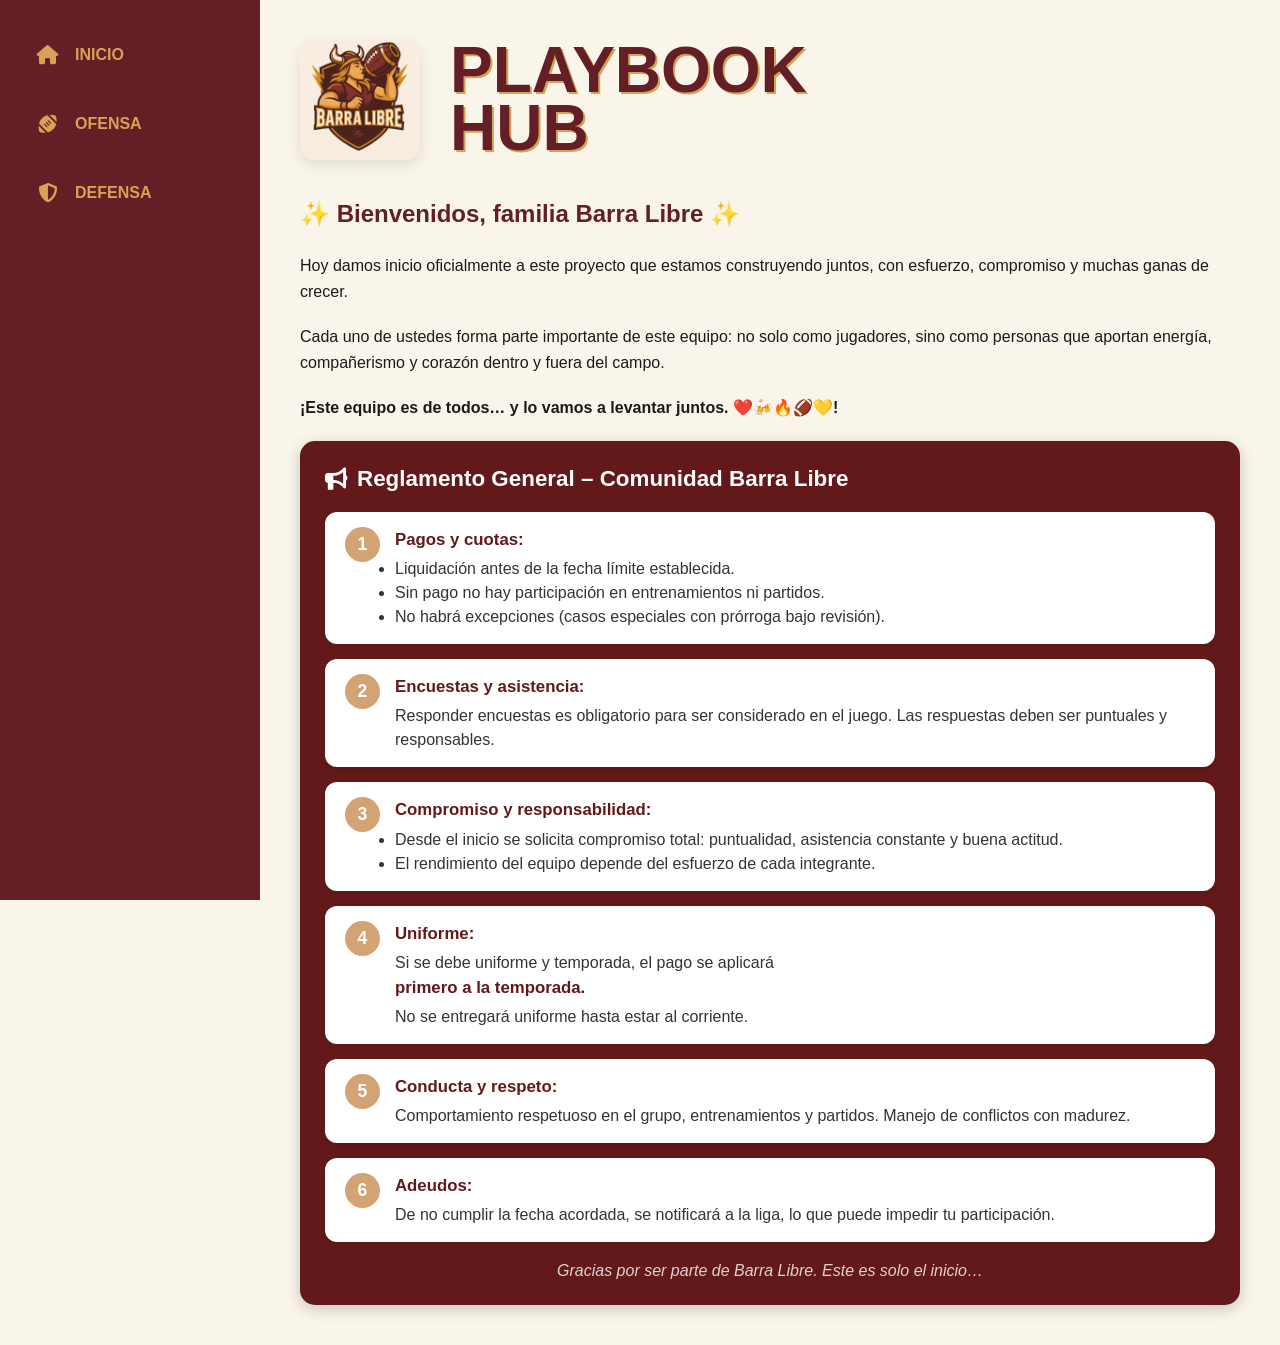
==== docs/index.html @ bf174123 "update boton hamburguesa y css imagen" ====
<!DOCTYPE html>
<html lang="es">
<head>
    <meta charset="UTF-8">
    <meta name="viewport" content="width=device-width, initial-scale=1.0">
    <title>Barra Libre - Inicio</title>
    <link rel="stylesheet" href="https://cdnjs.cloudflare.com/ajax/libs/font-awesome/6.0.0/css/all.min.css">
    <link rel="stylesheet" href="style.css">
</head>
<body>
    <!-- OVERLAY -->
    <div class="overlay" id="overlay" onclick="closeMenu()"></div>

    <!-- BOTÓN HAMBURGUESA -->
    <button class="menu-toggle" onclick="toggleMenu()">
        <i class="fa-solid fa-bars"></i>
    </button>

    <div class="web-container">
       <!-- SIDEBAR -->
        <div class="sidebar" id="sidebar">
            <a href="index.html" class="nav-item" active><i class="fa-solid fa-house"></i> INICIO</a>
            <a href="ofensa.html" class="nav-item"><i class="fa-solid fa-football"></i> OFENSA</a>
            <a href="defensa.html" class="nav-item"><i class="fa-solid fa-shield"></i> DEFENSA</a>
        </div>


        <!-- CONTENIDO PRINCIPAL -->
        <div class="main-content">
            <div class="header-web">
                <img src="LOGO_BL_FEM.jpeg" alt="Logo Barra Libre">
                <h1>PLAYBOOK<br>HUB</h1>
            </div>

            <!-- Sección de Bienvenida (Estilo Caja Blanca Premium) -->
            <div class="welcome-section">
                <h2>✨ Bienvenidos, familia Barra Libre ✨</h2>
                
                <p class="italic">Hoy damos inicio oficialmente a este proyecto que estamos construyendo juntos, con esfuerzo, compromiso y muchas ganas de crecer.</p>

                <p>Cada uno de ustedes forma parte importante de este equipo: no solo como jugadores, sino como personas que aportan energía, compañerismo y corazón dentro y fuera del campo.</p>

                <p class="bold">¡Este equipo es de todos… y lo vamos a levantar juntos. ❤️🍻🔥🏈💛!</p>
            </div>

            <!-- Sección de Reglamento (El contenedor Guinda) -->
            <div class="rules-container">
                <h2 class="rules-title">
                    <i class="fa-solid fa-bullhorn"></i> Reglamento General – Comunidad Barra Libre
                </h2>

                <!-- Punto 1 -->
                <div class="rule-card-web">
                    <div class="rule-number">1</div>
                    <div class="rule-content">
                        <strong>Pagos y cuotas:</strong>
                        <ul>
                            <li>Liquidación antes de la fecha límite establecida.</li>
                            <li>Sin pago no hay participación en entrenamientos ni partidos.</li>
                            <li>No habrá excepciones (casos especiales con prórroga bajo revisión).</li>
                        </ul>
                    </div>
                </div>

                <!-- Punto 2 -->
                <div class="rule-card-web">
                    <div class="rule-number">2</div>
                    <div class="rule-content">
                        <strong>Encuestas y asistencia:</strong>
                        <p>Responder encuestas es obligatorio para ser considerado en el juego. Las respuestas deben ser puntuales y responsables.</p>
                    </div>
                </div>

                <!-- Punto 3 -->
                <div class="rule-card-web">
                    <div class="rule-number">3</div>
                    <div class="rule-content">
                        <strong>Compromiso y responsabilidad:</strong>
                        <ul>
                            <li>Desde el inicio se solicita compromiso total: puntualidad, asistencia constante y buena actitud.</li>
                            <li>El rendimiento del equipo depende del esfuerzo de cada integrante.</li>
                        </ul>
                    </div>
                </div>


                <!-- Punto 4 -->
                <div class="rule-card-web">
                    <div class="rule-number">4</div>
                    <div class="rule-content">
                        <strong>Uniforme:</strong>
                        <p>Si se debe uniforme y temporada, el pago se aplicará <strong>primero a la temporada.</strong> No se entregará uniforme hasta estar al corriente.</p>
                    </div>
                </div>

                <!-- Punto 5 -->
                <div class="rule-card-web">
                    <div class="rule-number">5</div>
                    <div class="rule-content">
                        <strong>Conducta y respeto:</strong>
                        <p>Comportamiento respetuoso en el grupo, entrenamientos y partidos. Manejo de conflictos con madurez.</p>
                    </div>
                </div>

                <!-- Punto 6 -->
                <div class="rule-card-web">
                    <div class="rule-number">6</div>
                    <div class="rule-content">
                        <strong>Adeudos:</strong>
                        <p>De no cumplir la fecha acordada, se notificará a la liga, lo que puede impedir tu participación.</p>
                    </div>
                </div>

                <p class="rules-footer">Gracias por ser parte de Barra Libre. Este es solo el inicio…</p>
            </div>
        </div>
    </div>

    <script>
        // --- FUNCIÓN PARA ABRIR/CERRAR MENÚ ---
        function toggleMenu() {
            const sidebar = document.getElementById('sidebar');
            const overlay = document.getElementById('overlay');
            const menuBtn = document.querySelector('.menu-toggle');
            
            sidebar.classList.toggle('active');
            overlay.classList.toggle('active');
            document.body.classList.toggle('no-scroll');
            
            // Cambio dinámico: Ocultar el botón si el menú está abierto
            if (sidebar.classList.contains('active')) {
                menuBtn.classList.add('hidden');
            } else {
                menuBtn.classList.remove('hidden');
            }
        }

        // --- FUNCIÓN PARA CERRAR TODO ---
        function closeMenu() {
            document.getElementById('sidebar').classList.remove('active');
            document.getElementById('overlay').classList.remove('active');
            document.body.classList.remove('no-scroll');
            
            // Asegurar que el botón de hamburguesa vuelva a aparecer
            const menuBtn = document.querySelector('.menu-toggle');
            if (menuBtn) menuBtn.classList.remove('hidden');
        }

        // --- LÓGICA DE LAS TARJETAS (Flip y Video optimizado) ---
        document.querySelectorAll('.play-card').forEach(card => {
            let isScrolling = false;
            let startY = 0;

            // Mejoramos la detección de scroll para evitar giros accidentales
            card.addEventListener('touchstart', (e) => {
                startY = e.touches[0].clientY;
                isScrolling = false;
            }, { passive: true });

            card.addEventListener('touchmove', (e) => {
                const moveY = Math.abs(e.touches[0].clientY - startY);
                if (moveY > 10) isScrolling = true; // Si se mueve más de 10px verticalmente, es scroll
            }, { passive: true });

            card.addEventListener('click', function () {
                if (isScrolling) return; // No girar si el usuario solo está bajando en la página[cite: 5]

                this.classList.toggle('flip');
                const video = this.querySelector('video');

                if (video) {
                    if (this.classList.contains('flip')) {
                        // Tiempo de espera de 200ms para que la animación se vea fluida
                        setTimeout(() => video.play(), 200);
                    } else {
                        video.pause();
                        video.currentTime = 0;
                    }
                }
            });
        });
    </script>
</body>
</html>
---- docs/style.css ----
:root {
    --guinda: #631e26;
    --oro: #d4a356;
    --crema: #f9f5eb;
    --negro: #1a1a1a;
    --blanco: #ffffff;
}

* { box-sizing: border-box; margin: 0; padding: 0; font-family: 'Segoe UI', sans-serif; }
html, body { overflow-x: hidden; background-color: var(--crema); color: var(--negro); }

/* --- ESTRUCTURA --- */
.web-container { display: flex; min-height: 100vh; }

/* --- SIDEBAR (Menú lateral) --- */
.sidebar {
    width: 260px;
    background-color: var(--guinda);
    color: var(--oro);
    display: flex;
    flex-direction: column;
    padding: 20px;
    position: fixed;
    height: 100vh;
    left: 0; top: 0; z-index: 2000;
    transition: transform 0.35s ease-in-out;
}

.main-content {
    flex: 1;
    margin-left: 260px; /* Espacio para el sidebar en laptop */
    padding: 40px;
    transition: margin-left 0.35s ease-in-out;
}

/* --- ESTILO DEL REGLAMENTO (BASADO EN TU IMAGEN) --- */
.rules-container {
    background-color: #631919; /* Guinda institucional */
    border-radius: 15px;
    padding: 25px;
    margin-top: 20px;
    box-shadow: 0 4px 15px rgba(0,0,0,0.2);
}

.rules-title {
    color: #fff;
    font-size: 1.4rem;
    margin-bottom: 20px;
    display: flex;
    align-items: center;
    gap: 10px;
}

/* Tarjetas de reglas individuales */
.rule-card-web {
    background-color: #ffffff;
    border-radius: 12px;
    padding: 15px 20px;
    margin-bottom: 15px;
    display: flex;
    align-items: flex-start;
    gap: 15px;
    box-shadow: 0 2px 5px rgba(0,0,0,0.1);
}

/* Círculo dorado con el número */
.rule-number {
    background-color: #d4a373; /* Dorado/café claro */
    color: white;
    min-width: 35px;
    height: 35px;
    border-radius: 50%;
    display: flex;
    align-items: center;
    justify-content: center;
    font-weight: bold;
    font-size: 1.1rem;
    flex-shrink: 0;
}

.rule-content {
    color: #333;
    line-height: 1.5;
}

.rule-content strong {
    color: #631919;
    display: block;
    margin-bottom: 5px;
    font-size: 1.05rem;
}

.rules-footer {
    color: rgba(255, 255, 255, 0.8);
    text-align: center;
    font-style: italic;
    margin-top: 20px;
}

.welcome-section p {
    margin-bottom: 20px; /* Ajusta este número para más o menos espacio */
    line-height: 1.6;    /* Esto separa las líneas dentro de un mismo párrafo */
}

/* Espacio extra después del título */
.welcome-section h2 {
    margin-bottom: 25px;
    color: var(--guinda);
}

/*
.menu-toggle {
    transition: opacity 0.3s ease;
}

.menu-toggle.hidden {
    opacity: 0;
    pointer-events: none;
}
*/

/* --- CLASE PARA TEXTO EN NEGRITAS --- */
.bold {
    font-weight: bold;
}

/* --- BOTÓN HAMBURGUESA DINÁMICO --- */
.menu-toggle {
    display: none; 
    position: fixed; 
    top: 15px; 
    left: 15px; 
    z-index: 3000;
    background: var(--guinda); 
    color: var(--oro); 
    border: 2px solid var(--oro);
    padding: 10px; 
    border-radius: 8px; 
    font-size: 1.5rem; 
    cursor: pointer;
    transition: opacity 0.3s ease;
}

/* El botón desaparece cuando el sidebar está activo */
.menu-toggle.hidden {
    opacity: 0;
    pointer-events: none;
}

.nav-item {
    padding: 15px; margin: 10px 0; display: flex; align-items: center;
    font-weight: bold; text-transform: uppercase; border-radius: 8px;
    transition: all 0.25s ease; color: var(--oro); text-decoration: none;
}

.nav-item i { margin-right: 15px; font-size: 1.2rem; width: 25px; text-align: center; }

.nav-item:hover, .nav-item.active { 
    background-color: rgba(212, 163, 86, 0.2); 
    border-left: 5px solid var(--oro); 
}

/* --- HEADER --- */
.header-web { display: flex; align-items: center; margin-bottom: 40px; gap: 30px; }
.header-web img { width: 120px; border-radius: 15px; box-shadow: 0 5px 15px rgba(0,0,0,0.1); }
.header-web h1 {
    font-size: 4rem; font-weight: 900; text-transform: uppercase;
    font-family: 'Impact', sans-serif; color: var(--guinda);
    line-height: 0.9;
    text-shadow: 2px 2px 0px var(--oro);
}

/* --- GRID DE JUGADAS (Ofensa/Defensa) --- */
.playbook-grid { 
    display: grid; 
    /* Cambiado para asegurar que las tarjetas tengan un ancho mínimo y se ajusten solas */
    grid-template-columns: repeat(auto-fill, minmax(280px, 1fr)); 
    gap: 25px; 
}

.play-card {
    height: 320px; /* ALTURA FIJA: Esto evita que se vean como líneas */
    perspective: 1000px;
    cursor: pointer;
}

.play-card-inner { 
    position: relative; 
    width: 100%; 
    height: 100%; 
    transition: transform 0.6s; 
    transform-style: preserve-3d; 
}

.play-card.flip .play-card-inner { transform: rotateY(180deg); }

.play-card-front, .play-card-back {
    position: absolute; 
    width: 100%; 
    height: 100%; 
    backface-visibility: hidden;
    border-radius: 15px; 
    border: 3px solid var(--oro); 
    overflow: hidden; 
    background: #000;
}

/* Ajuste para que tanto fotos como videos se vean completos sin zoom */
.play-card-back video { 
    width: 100%; 
    height: 100%; 
    object-fit: contain; /* Evita el recorte y el zoom[cite: 8] */
    background-color: #000;
}

.play-card-front img { 
    width: 100%; 
    height: 100%; 
    display: block;
    object-fit: contain;
    background-color: #000;
}

.play-card-back { transform: rotateY(180deg); }

.play-name {
    position: absolute; 
    bottom: 0; 
    width: 100%; 
    background: rgba(99, 30, 38, 0.9);
    color: var(--oro); 
    padding: 10px; 
    text-align: center; 
    font-weight: bold;
    z-index: 10;
}


/* --- RESPONSIVIDAD MÓVIL --- */
@media (max-width: 850px) {
    .menu-toggle { display: block; }
    .sidebar { transform: translateX(-100%); width: 280px; }
    .sidebar.active { transform: translateX(0); }
    .main-content { margin-left: 0; padding: 80px 15px 20px 15px; }
    
    .header-web { flex-direction: column; text-align: center; gap: 15px; }
    .header-web h1 { font-size: 2.5rem; }
    .header-web img { width: 100px; }
}

/* Overlay para cerrar el menú al tocar fuera */
.overlay {
    display: none; position: fixed; top: 0; left: 0; width: 100%; height: 100%;
    background: rgba(0,0,0,0.5); z-index: 1500;
}
.overlay.active { display: block; }
body.no-scroll { overflow: hidden; }
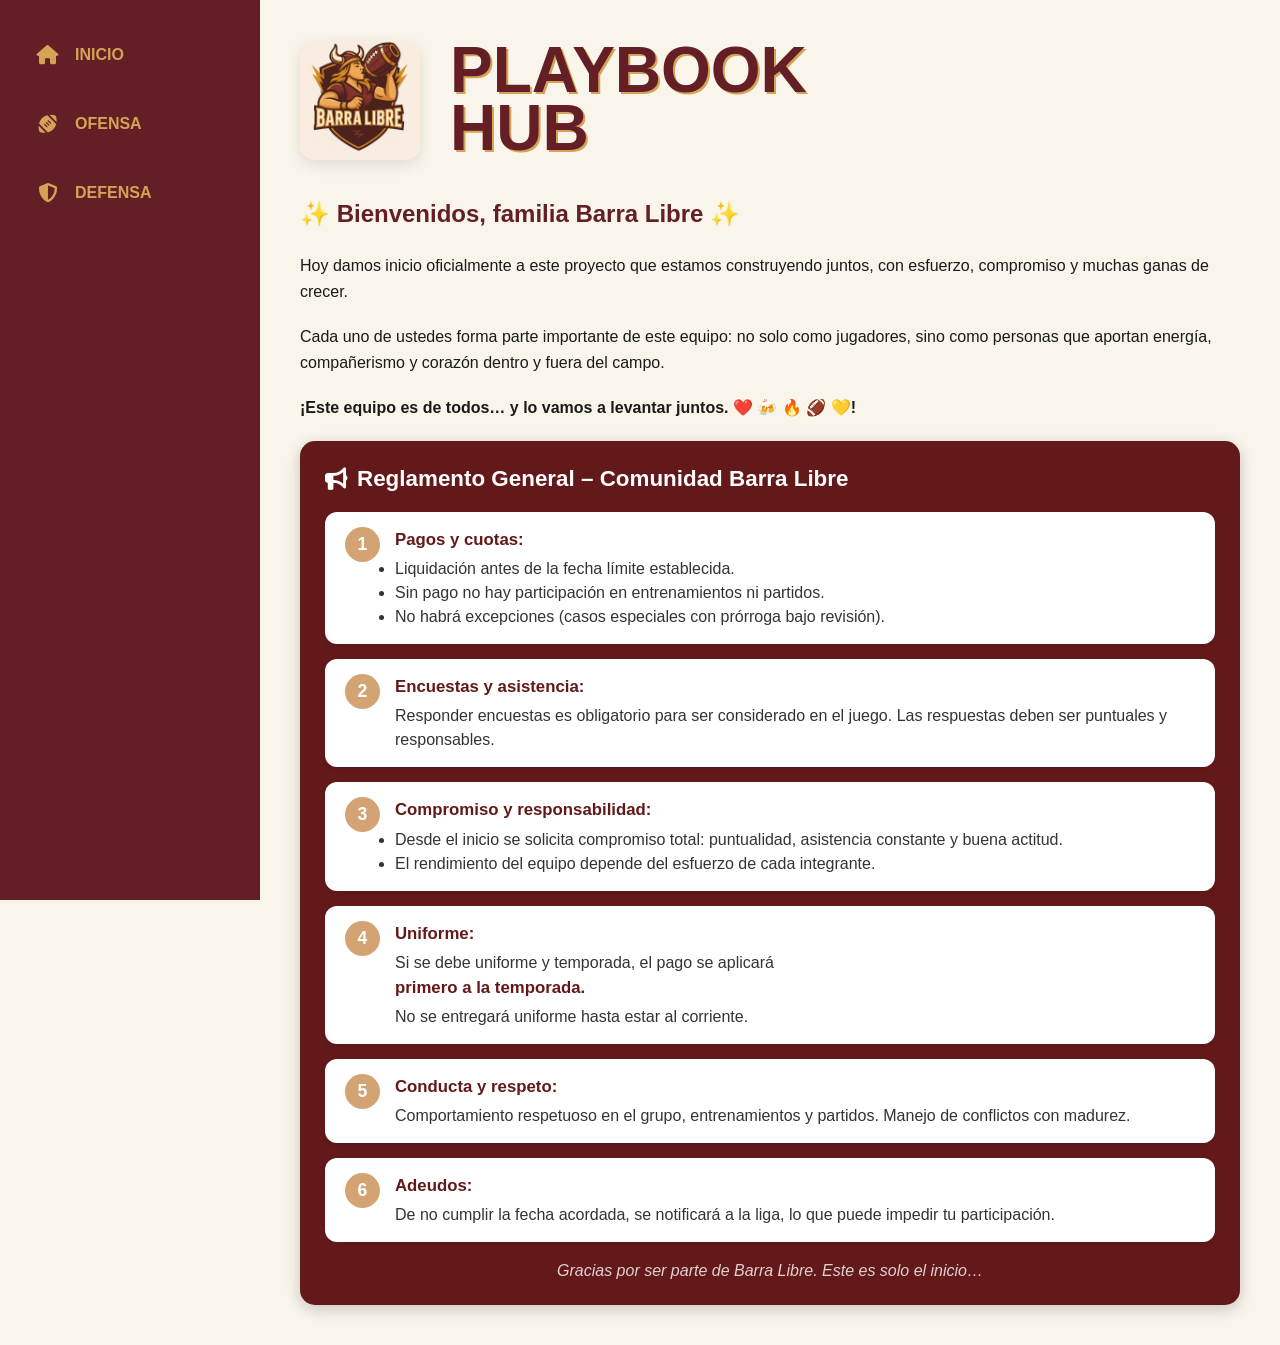
==== commit ec77e53d: "css upgrade y vista emojis" ====
--- a/docs/index.html
+++ b/docs/index.html
@@ -40,7 +40,7 @@
 
                 <p>Cada uno de ustedes forma parte importante de este equipo: no solo como jugadores, sino como personas que aportan energía, compañerismo y corazón dentro y fuera del campo.</p>
 
-                <p class="bold">¡Este equipo es de todos… y lo vamos a levantar juntos. ❤️🍻🔥🏈💛!</p>
+                <p class="bold">¡Este equipo es de todos… y lo vamos a levantar juntos. ❤️ 🍻 🔥 🏈 💛!</p>
             </div>
 
             <!-- Sección de Reglamento (El contenedor Guinda) -->
--- a/docs/style.css
+++ b/docs/style.css
@@ -215,7 +215,7 @@
 
 .play-card-front img { 
     width: 100%; 
-    height: 100%; 
+    height: 310px; 
     display: block;
     object-fit: contain;
     background-color: #000;
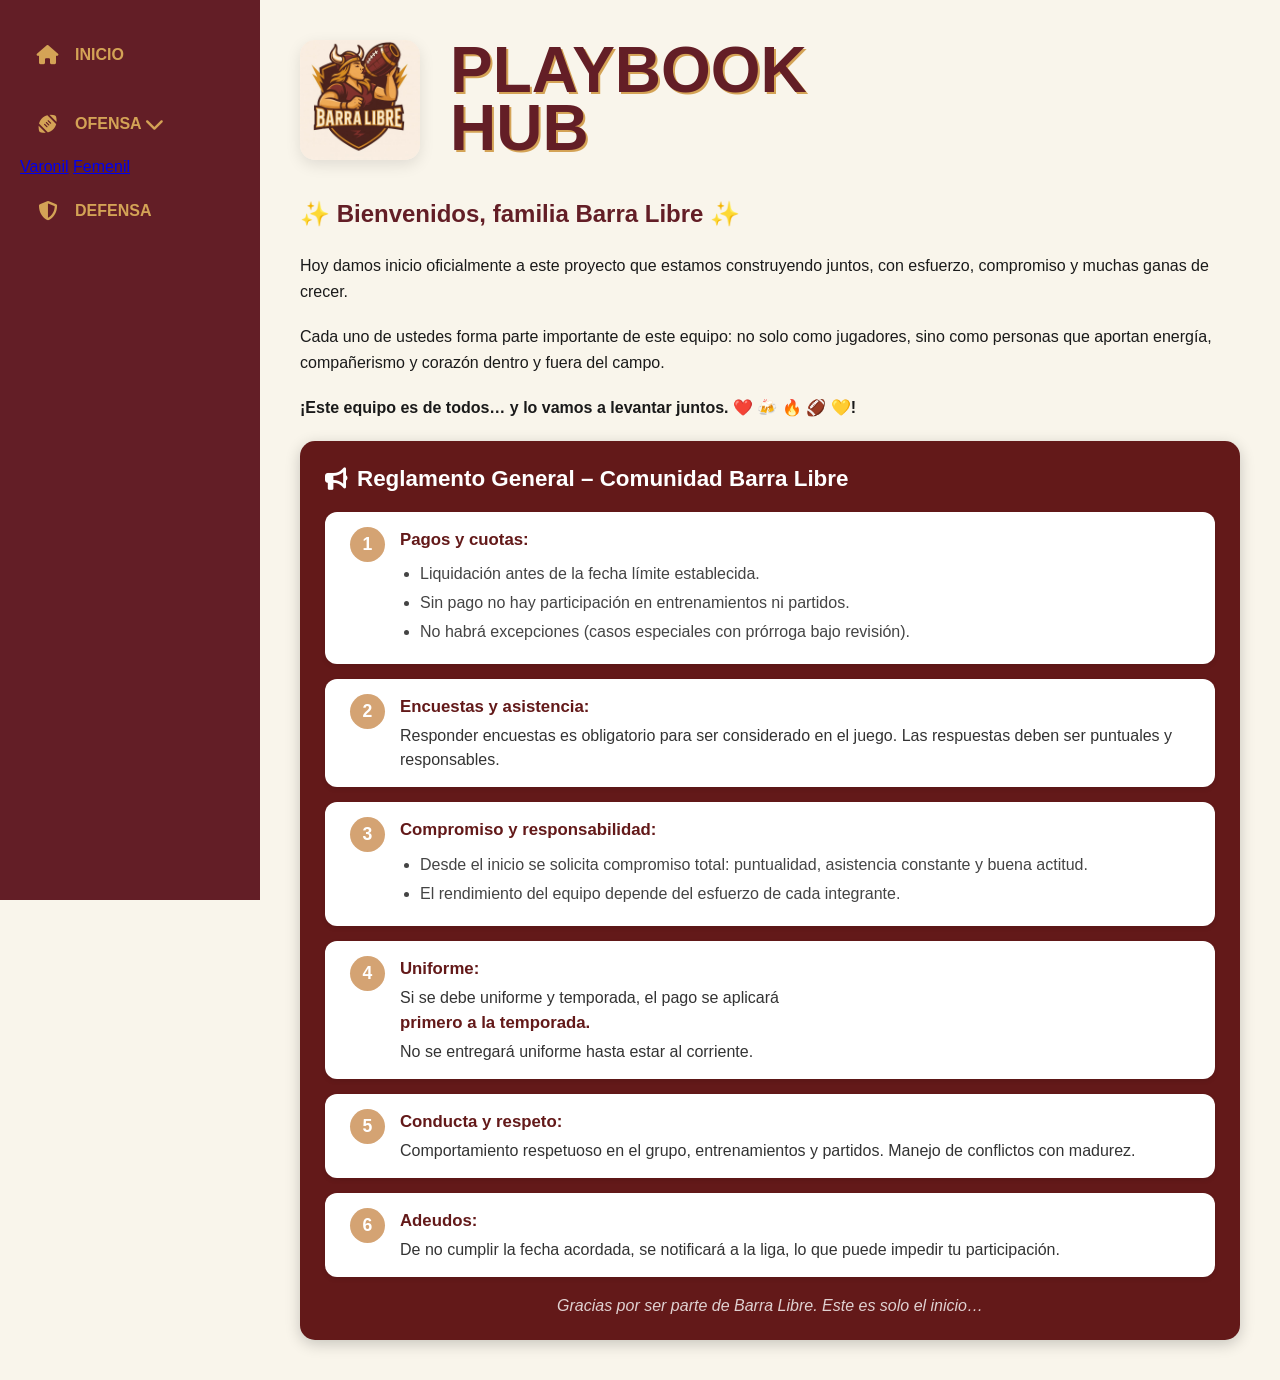
==== commit 2478689e: "Test submenu" ====
--- a/docs/index.html
+++ b/docs/index.html
@@ -20,7 +20,16 @@
        <!-- SIDEBAR -->
         <div class="sidebar" id="sidebar">
             <a href="index.html" class="nav-item" active><i class="fa-solid fa-house"></i> INICIO</a>
-            <a href="ofensa.html" class="nav-item"><i class="fa-solid fa-football"></i> OFENSA</a>
+            <!-- Item con Submenú -->
+            <div class="nav-dropdown">
+                    <a href="javascript:void(0)" class="nav-item" onclick="toggleSubmenu(event)">
+                    <i class="fa-solid fa-football"></i> OFENSA <i class="fa-solid fa-chevron-down arrow-icon"></i>
+                    </a>
+                <div class="submenu" id="submenu-ofensa">
+                    <a href="ofensa-varonil.html" class="submenu-item">Varonil</a>
+                    <a href="ofensa-femenil.html" class="submenu-item">Femenil</a>
+                </div>
+            </div>
             <a href="defensa.html" class="nav-item"><i class="fa-solid fa-shield"></i> DEFENSA</a>
         </div>
 
--- a/docs/style.css
+++ b/docs/style.css
@@ -61,6 +61,28 @@
     align-items: flex-start;
     gap: 15px;
     box-shadow: 0 2px 5px rgba(0,0,0,0.1);
+    
+    /* Agrega esto para que no "salte" al hacer hover */
+    border-left: 5px solid transparent; 
+    transition: all 0.3s ease; 
+}
+
+.rule-card-web:hover {
+    border-left: 5px solid var(--oro); 
+    background-color: #fffdf9; /* Fondo crema muy ligero al pasar el mouse */
+    transform: translateX(5px); /* Desplazamiento sutil hacia la derecha */
+    box-shadow: 4px 4px 15px rgba(0,0,0,0.15);
+}
+
+.rule-content ul {
+    margin-left: 20px;
+    margin-top: 10px;
+    list-style-type: disc;
+}
+
+.rule-content li {
+    margin-bottom: 5px;
+    color: #444;
 }
 
 /* Círculo dorado con el número */
@@ -171,17 +193,73 @@
 }
 
 /* --- GRID DE JUGADAS (Ofensa/Defensa) --- */
-.playbook-grid { 
+.playbook-grid {
+     
     display: grid; 
-    /* Cambiado para asegurar que las tarjetas tengan un ancho mínimo y se ajusten solas */
-    grid-template-columns: repeat(auto-fill, minmax(280px, 1fr)); 
-    gap: 25px; 
+    grid-template-columns: repeat(auto-fit, minmax(280px, 1fr)); 
+    gap: 30px; /* Un poco más de espacio entre jugadas */
+    align-items: start; /* Importante para que no se estiren raro si un texto es largo */
+    width: 100%; /* Añade esto */
+}
+
+.play-item {
+    display: flex;
+    flex-direction: column;
+    gap: 15px; /* Espacio real entre la tarjeta y la descripción */
+    margin-bottom: 30px;
+}
+
+.play-description {
+    background: #ffffff;
+    border-radius: 12px;
+    padding: 18px;
+    border: 1px solid #e0e0e0;
+    box-shadow: 0 4px 15px rgba(0,0,0,0.05);
+    margin-top: 12px;
+    width: 100%; /* Asegura que ocupe todo el ancho de la columna del grid */
+    box-sizing: border-box; /* Para que el padding no sume al ancho total */
+    display: block; /* Asegura que no se comporte como elemento inline */
+}
+
+.play-description p {
+    font-size: 0.95rem;
+    line-height: 1.5;
+    color: #333;
+    margin: 0;
+}
+
+.player-route {
+    display: flex;
+    align-items: flex-start; /* Alinea al inicio si el texto es largo */
+    gap: 12px;
+    margin-bottom: 12px;
+}
+
+.player-route:last-child { margin-bottom: 0; }
+
+
+/* --- ESTILO DEL TEXTO --- */
+.route-text {
+    color: #2c3e50;
+    font-size: 0.95rem;
+    line-height: 1.4;
+    font-weight: 500;
+    padding-top: 4px; /* Centra visualmente el texto con el círculo */
+}
+
+.route-text strong {
+    color: var(--guinda);
+    font-weight: 700;
 }
 
 .play-card {
-    height: 320px; /* ALTURA FIJA: Esto evita que se vean como líneas */
+    height: 280px; 
     perspective: 1000px;
     cursor: pointer;
+    position: relative;
+    border-radius: 15px;
+    border: 3px solid var(--oro); /* El borde principal se queda aquí */
+    /* ELIMINAMOS overflow: hidden de aquí para que la descripción respire */
 }
 
 .play-card-inner { 
@@ -199,10 +277,12 @@
     width: 100%; 
     height: 100%; 
     backface-visibility: hidden;
-    border-radius: 15px; 
-    border: 3px solid var(--oro); 
-    overflow: hidden; 
+    border-radius: 12px; /* Un poco menor para que no choque con el borde padre */
+    overflow: hidden; /* Aquí sí se queda para recortar la imagen/video */
     background: #000;
+    display: flex;
+    flex-direction: column;
+    border: none; /* Quitamos el borde de aquí para que no se duplique */
 }
 
 /* Ajuste para que tanto fotos como videos se vean completos sin zoom */
@@ -213,26 +293,31 @@
     background-color: #000;
 }
 
-.play-card-front img { 
-    width: 100%; 
-    height: 310px; 
-    display: block;
-    object-fit: contain;
-    background-color: #000;
+.play-card-front img {
+    width: 100%;
+    height: 100%;
+    /* Usamos 'contain' pero con un truco de escala */
+    object-fit: contain; 
+    object-position: center;
+    /* Este zoom (1.2) elimina los márgenes blancos que tienen tus imágenes originales */
+    transform: scale(1.2); 
+    transition: transform 0.3s ease;
+    padding: 10px;
 }
 
 .play-card-back { transform: rotateY(180deg); }
 
 .play-name {
-    position: absolute; 
-    bottom: 0; 
-    width: 100%; 
-    background: rgba(99, 30, 38, 0.9);
-    color: var(--oro); 
-    padding: 10px; 
-    text-align: center; 
+    position: absolute;
+    bottom: 0;
+    width: 100%;
+    background: rgba(99, 30, 38, 0.95); /* Guinda con opacidad alta */
+    color: var(--oro);
+    padding: 8px;
+    text-align: center;
     font-weight: bold;
-    z-index: 10;
+    z-index: 5;
+    border-top: 1px solid var(--oro);
 }
 
 
@@ -254,4 +339,59 @@
     background: rgba(0,0,0,0.5); z-index: 1500;
 }
 .overlay.active { display: block; }
-body.no-scroll { overflow: hidden; }+body.no-scroll { overflow: hidden; }
+
+
+/* --- CÍRCULOS DE JUGADORES --- */
+.badge-circle {
+    display: flex !important;
+    align-items: center;
+    justify-content: center;
+    width: 30px;
+    height: 30px;
+    min-width: 30px; /* Evita que se aplasten */
+    min-height: 30px;
+    border-radius: 50% !important; /* Círculo perfecto */
+    color: #ffffff !important;
+    font-weight: 900;
+    font-size: 0.8rem;
+    flex-shrink: 0;
+    box-shadow: 0 2px 5px rgba(0,0,0,0.3); /* Les da relieve */
+}
+
+/* Colores específicos de la jugada */
+.qb { background-color: #ff0000 !important; }
+.x  { background-color: #ff8c00 !important; }
+.y  { background-color: #800080 !important; }
+.z  { background-color: #008000 !important; }
+.c  { background-color: #808080 !important; }
+
+.main-content {
+    flex: 1; /* Esto obliga al contenido a ocupar todo el espacio disponible */
+    width: 100%;
+    min-width: 0; /* Evita que el contenido desborde el flex padre */
+}
+
+/* --- CÍRCULOS DE JUGADORES --- */
+.badge-circle-defensa {
+    display: flex !important;
+    align-items: center;
+    justify-content: center;
+    width: 30px;
+    height: 30px;
+    min-width: 30px; /* Evita que se aplasten */
+    min-height: 30px;
+    border-radius: 50% !important; /* Círculo perfecto */
+    color: #ffffff !important;
+    font-weight: 900;
+    font-size: 0.8rem;
+    flex-shrink: 0;
+    box-shadow: 0 2px 5px rgba(0,0,0,0.3); /* Les da relieve */
+}
+
+/* Colores específicos de la jugada */
+.r { background-color: #d11212 !important; }
+.cb1 { background-color: #559e54 !important; }
+.cb2 { background-color: #2b77b3 !important; }
+.lb { background-color: #5b5b5b !important; }
+.s { background-color: #1a7470 !important; }
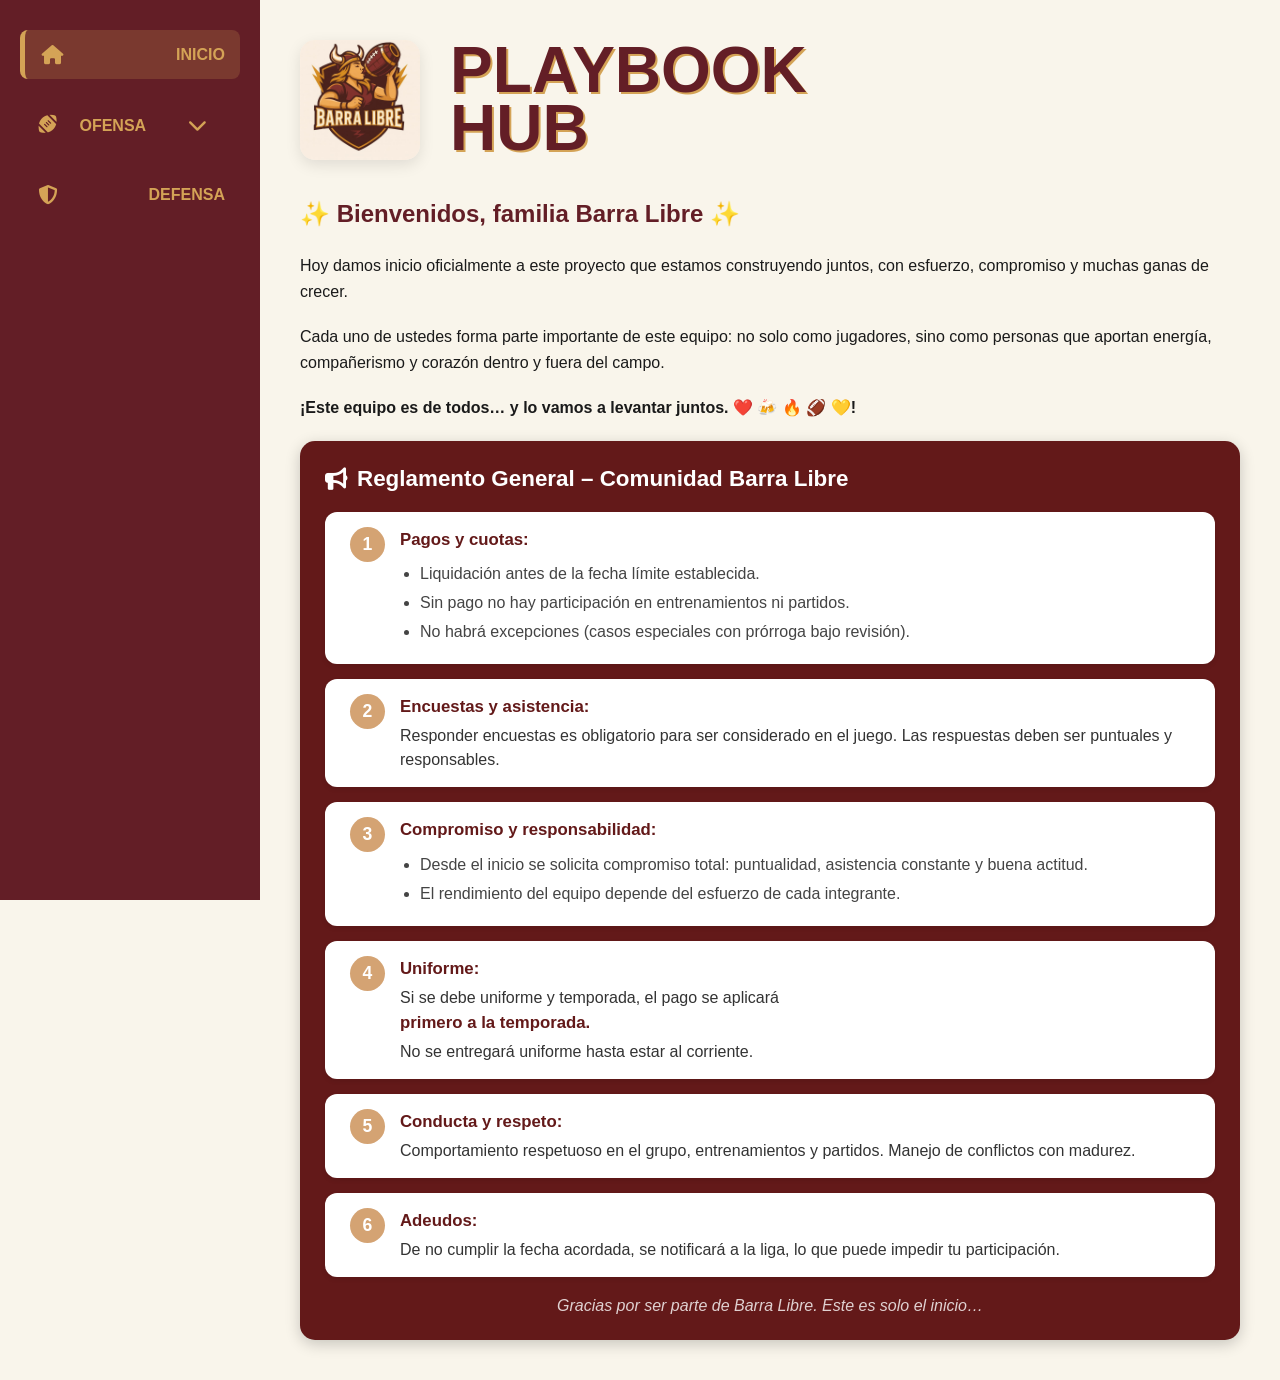
==== commit 6d0e8906: "Aplicación de Submenu" ====
--- a/docs/index.html
+++ b/docs/index.html
@@ -17,19 +17,22 @@
     </button>
 
     <div class="web-container">
-       <!-- SIDEBAR -->
+        <!-- SIDEBAR -->
         <div class="sidebar" id="sidebar">
-            <a href="index.html" class="nav-item" active><i class="fa-solid fa-house"></i> INICIO</a>
-            <!-- Item con Submenú -->
-            <div class="nav-dropdown">
-                    <a href="javascript:void(0)" class="nav-item" onclick="toggleSubmenu(event)">
-                    <i class="fa-solid fa-football"></i> OFENSA <i class="fa-solid fa-chevron-down arrow-icon"></i>
-                    </a>
-                <div class="submenu" id="submenu-ofensa">
-                    <a href="ofensa-varonil.html" class="submenu-item">Varonil</a>
-                    <a href="ofensa-femenil.html" class="submenu-item">Femenil</a>
-                </div>
+            <a href="index.html" class="nav-item active"><i class="fa-solid fa-house"></i> INICIO</a>
+            
+            <!-- Botón de Ofensa (Sin el div nav-dropdown) -->
+            <a href="javascript:void(0)" class="nav-item" onclick="toggleSubmenu(event)">
+                <span><i class="fa-solid fa-football"></i> OFENSA</span>
+                <i class="fa-solid fa-chevron-down arrow-icon"></i>
+            </a>
+            
+            <!-- Submenú -->
+            <div class="submenu" id="submenu-ofensa">
+                <a href="ofensa-varonil.html" class="submenu-item">Varonil</a>
+                <a href="ofensa-femenil.html" class="submenu-item">Femenil</a>
             </div>
+
             <a href="defensa.html" class="nav-item"><i class="fa-solid fa-shield"></i> DEFENSA</a>
         </div>
 
--- a/docs/style.css
+++ b/docs/style.css
@@ -394,4 +394,47 @@
 .cb1 { background-color: #559e54 !important; }
 .cb2 { background-color: #2b77b3 !important; }
 .lb { background-color: #5b5b5b !important; }
-.s { background-color: #1a7470 !important; }+.s { background-color: #1a7470 !important; }
+
+/* Contenedor del submenú */
+.submenu {
+    display: none; /* Oculto por defecto */
+    flex-direction: column; /* Alinea los items uno debajo del otro */
+    background: rgba(0, 0, 0, 0.15); /* Fondo sutil para dar profundidad */
+    padding-left: 50px; /* Alineación con el texto de arriba */
+    margin-bottom: 10px;
+}
+
+.submenu.show {
+    display: flex; /* Se muestra como columna al activar */
+}
+
+/* Estilo para "Varonil" y "Femenil" */
+.submenu-item {
+    display: block;
+    padding: 10px 15px;
+    color: var(--oro);
+    text-decoration: none; /* Quita el subrayado azul */
+    font-size: 0.9rem;
+    font-weight: bold;
+    text-transform: uppercase;
+    transition: 0.3s;
+}
+
+.submenu-item.active-sub {
+    color: var(--blanco);
+    border-left: 2px solid var(--oro);
+    padding-left: 10px; /* Un pequeño empuje visual */
+}
+
+/* Ajuste para que la flecha no rompa la línea */
+.nav-item {
+    display: flex;
+    justify-content: space-between;
+    align-items: center;
+    width: 100%;
+}
+
+.rotate {
+    transform: rotate(180deg);
+}
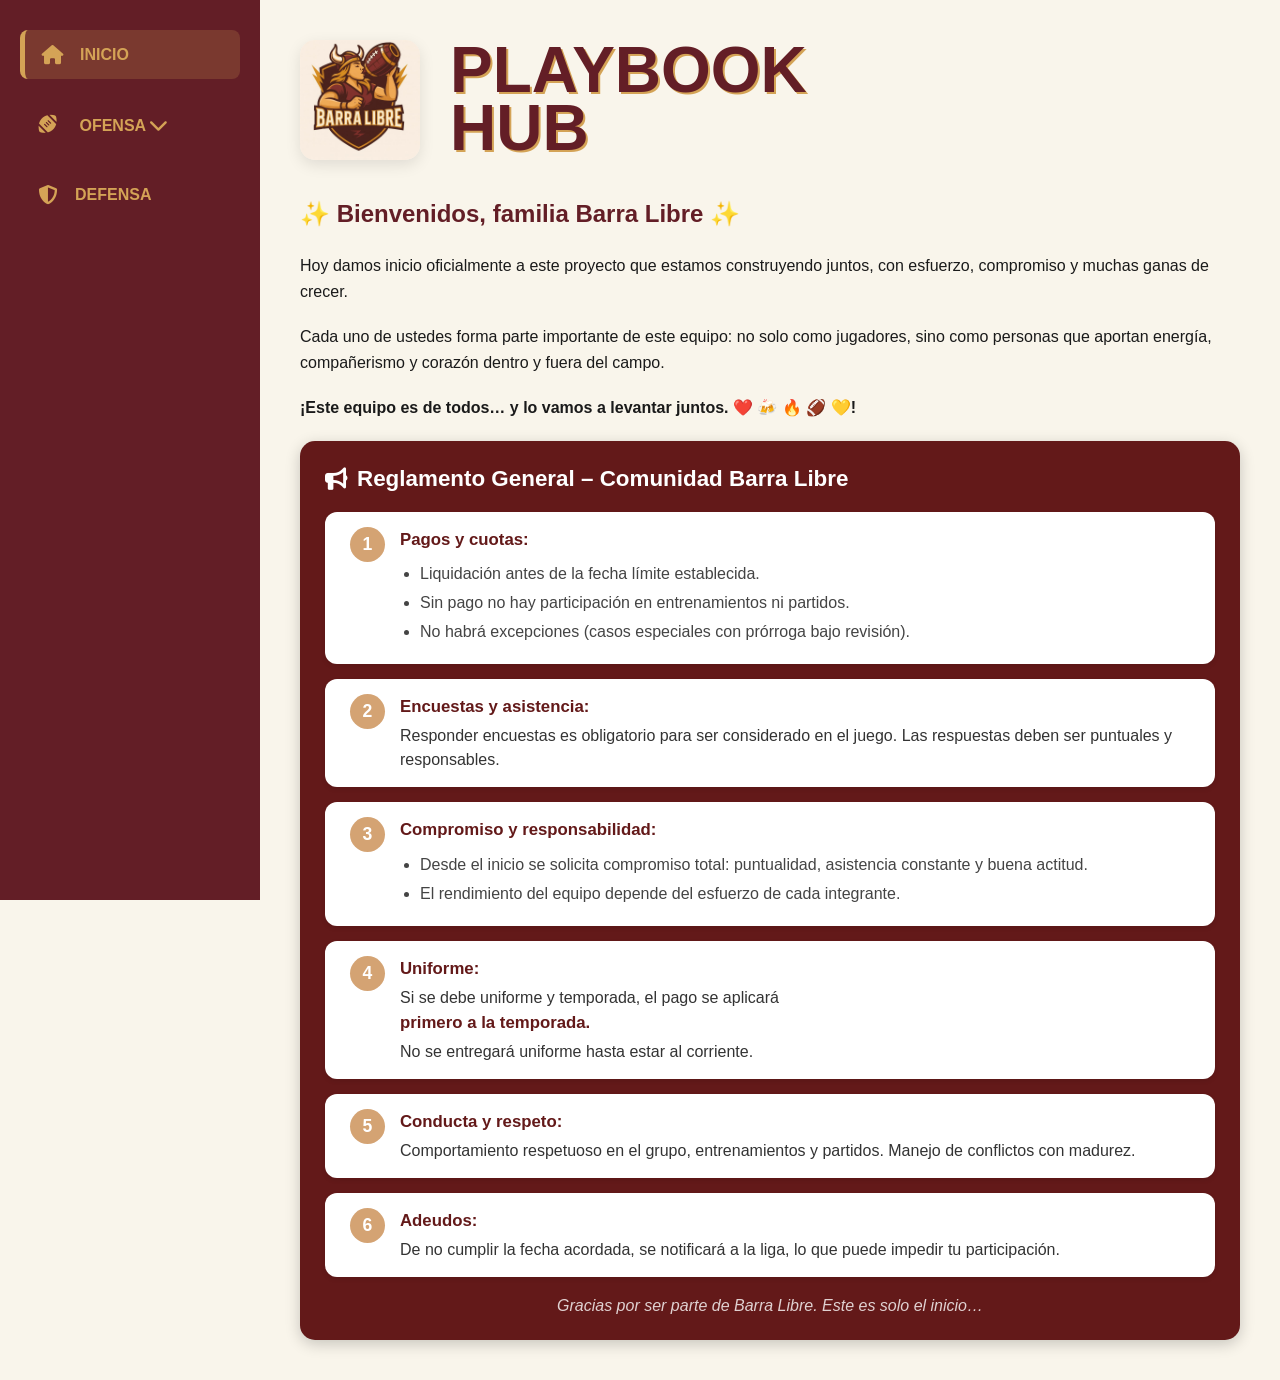
==== commit 71e34abe: "Update submenu" ====
--- a/docs/index.html
+++ b/docs/index.html
@@ -22,8 +22,12 @@
             <a href="index.html" class="nav-item active"><i class="fa-solid fa-house"></i> INICIO</a>
             
             <!-- Botón de Ofensa (Sin el div nav-dropdown) -->
+            <!-- Cambia el botón de Ofensa por este -->
             <a href="javascript:void(0)" class="nav-item" onclick="toggleSubmenu(event)">
-                <span><i class="fa-solid fa-football"></i> OFENSA</span>
+                <div class="nav-item-content">
+                    <i class="fa-solid fa-football"></i>
+                    <span>OFENSA</span>
+                </div>
                 <i class="fa-solid fa-chevron-down arrow-icon"></i>
             </a>
             
@@ -191,6 +195,26 @@
                 }
             });
         });
+
+        // --- FUNCIÓN PARA DESPLEGAR SUBMENÚ DE OFENSA ---
+        function toggleSubmenu(event) {
+            event.preventDefault(); // Evita que el enlace intente recargar la página
+            event.preventDefault();
+            alert("¡Botón presionado!");
+
+            const submenu = document.getElementById('submenu-ofensa');
+            const arrow = event.currentTarget.querySelector('.arrow-icon');
+
+            // Alternar la clase 'show' para mostrar/ocultar el submenú
+            if (submenu) {
+                submenu.classList.toggle('show');
+            }
+
+            // Alternar la clase 'rotate' para girar la flechita
+            if (arrow) {
+                arrow.classList.toggle('rotate');
+            }
+        }
     </script>
 </body>
 </html>
--- a/docs/style.css
+++ b/docs/style.css
@@ -170,7 +170,7 @@
 }
 
 .nav-item {
-    padding: 15px; margin: 10px 0; display: flex; align-items: center;
+    padding: 15px; margin: 10px 0; display: flex; justify-content: flex-start; align-items: center;
     font-weight: bold; text-transform: uppercase; border-radius: 8px;
     transition: all 0.25s ease; color: var(--oro); text-decoration: none;
 }
@@ -396,45 +396,39 @@
 .lb { background-color: #5b5b5b !important; }
 .s { background-color: #1a7470 !important; }
 
-/* Contenedor del submenú */
+/* --- TUS AJUSTES DE SUBMENÚ --- */
 .submenu {
-    display: none; /* Oculto por defecto */
-    flex-direction: column; /* Alinea los items uno debajo del otro */
-    background: rgba(0, 0, 0, 0.15); /* Fondo sutil para dar profundidad */
-    padding-left: 50px; /* Alineación con el texto de arriba */
+    display: none;
+    flex-direction: column;
+    background: rgba(0, 0, 0, 0.15);
+    /* Ajusta este padding para que las letras 'Varonil' 
+       se alineen exactamente debajo de 'Ofensa' */
+    padding-left: 55px; 
     margin-bottom: 10px;
 }
 
 .submenu.show {
-    display: flex; /* Se muestra como columna al activar */
-}
-
-/* Estilo para "Varonil" y "Femenil" */
+    display: flex;
+}
+
 .submenu-item {
     display: block;
-    padding: 10px 15px;
+    padding: 8px 0; /* Espaciado vertical entre opciones */
     color: var(--oro);
-    text-decoration: none; /* Quita el subrayado azul */
+    text-decoration: none;
     font-size: 0.9rem;
     font-weight: bold;
     text-transform: uppercase;
     transition: 0.3s;
 }
 
-.submenu-item.active-sub {
+.submenu-item:hover {
     color: var(--blanco);
-    border-left: 2px solid var(--oro);
-    padding-left: 10px; /* Un pequeño empuje visual */
-}
-
-/* Ajuste para que la flecha no rompa la línea */
-.nav-item {
-    display: flex;
-    justify-content: space-between;
-    align-items: center;
-    width: 100%;
-}
-
-.rotate {
-    transform: rotate(180deg);
+}
+
+/* Flecha: Aseguramos que no se mueva de su lugar */
+.arrow-icon {
+    transition: transform 0.3s ease;
+    width: 20px;
+    text-align: center;
 }
